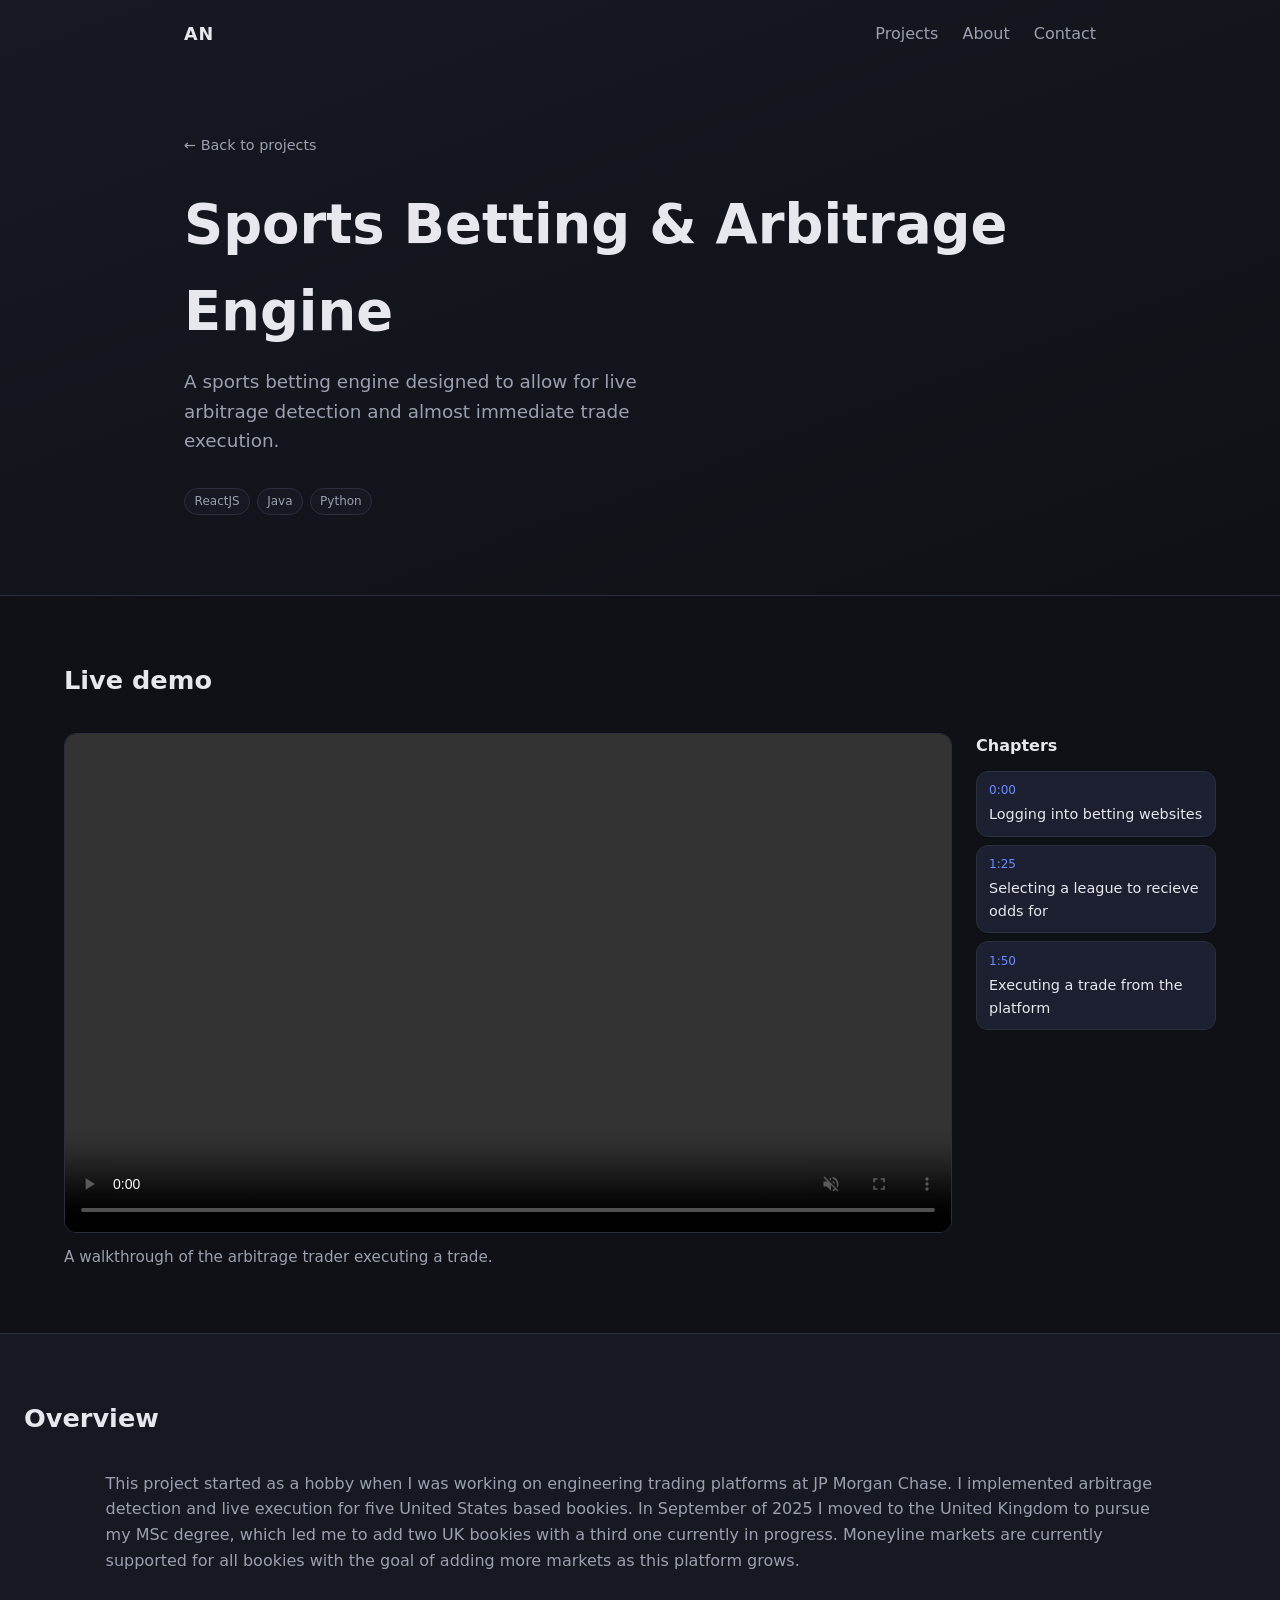
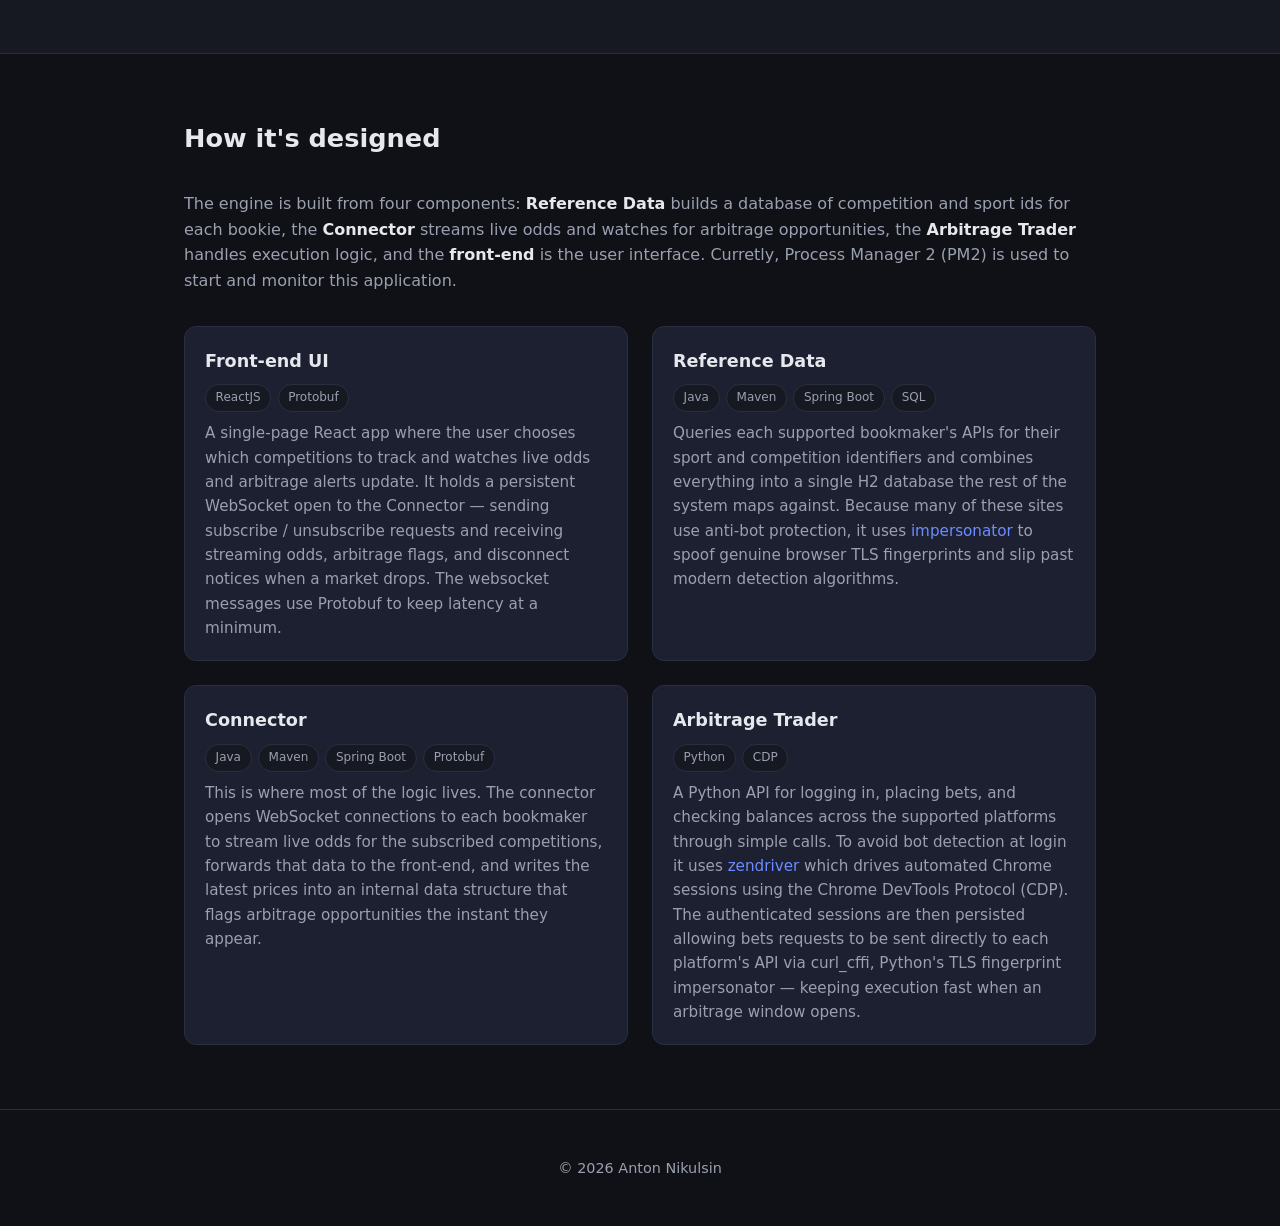
==== arbitrage-engine.html @ c3b73da5 "Adding first project" ====
<!DOCTYPE html>
<html lang="en">
<head>
  <meta charset="UTF-8" />
  <meta name="viewport" content="width=device-width, initial-scale=1.0" />
  <title>Sports Betting &amp; Arbitrage Engine — Anton Nikulsin</title>
  <meta name="description" content="Live demo and design overview of the sports betting and arbitrage engine." />
  <link rel="stylesheet" href="style.css" />
</head>
<body>
  <!-- ===== Header / Hero ===== -->
  <header class="hero">
    <nav class="nav">
      <a href="index.html" class="nav__brand">AN</a>
      <ul class="nav__links">
        <li><a href="index.html#projects">Projects</a></li>
        <li><a href="index.html#about">About</a></li>
        <li><a href="index.html#contact">Contact</a></li>
      </ul>
    </nav>
    <div class="hero__content">
      <a href="index.html#projects" class="back-link">&larr; Back to projects</a>
      <h1 class="hero__title">Sports Betting &amp; Arbitrage Engine</h1>
      <p class="hero__subtitle">
        A sports betting engine designed to allow for live arbitrage detection and almost immediate trade execution.
      </p>
      <ul class="card__tags">
        <li>ReactJS</li>
        <li>Java</li>
        <li>Python</li>
      </ul>
    </div>
  </header>

  <main>
    <!-- ===== Demo video ===== -->
    <section class="section section--wide">
      <h2 class="section__title">Live demo</h2>
      <div class="demo">
        <div class="demo__player">
          <video
            id="demoVideo"
            class="demo__video"
            src="assets/ArbitrageTraderDemo.mp4"
            controls
            muted
            loop
            playsinline
            preload="metadata"
            aria-label="Demo video of the arbitrage trader in action"
          ></video>
          <p class="demo__caption">
            <!-- TODO: Add a short caption describing what the demo shows. -->
            A walkthrough of the arbitrage trader executing a trade.
          </p>
        </div>

        <!-- Chapters: edit data-time ("m:ss") and the label for each.
             Add or remove <li> items to match your video. -->
        <aside class="chapters" aria-label="Video chapters">
          <h3 class="chapters__title">Chapters</h3>
          <ol class="chapters__list">
            <li>
              <button class="chapter" type="button" data-time="0:00">
                <span class="chapter__time">0:00</span>
                <span class="chapter__label">Logging into betting websites</span>
              </button>
            </li>
            <li>
              <button class="chapter" type="button" data-time="1:25">
                <span class="chapter__time">1:25</span>
                <span class="chapter__label">Selecting a league to recieve odds for</span>
              </button>
            </li>
            <li>
              <button class="chapter" type="button" data-time="1:50">
                <span class="chapter__time">1:50</span>
                <span class="chapter__label">Executing a trade from the platform</span>
              </button>
            </li>
          </ol>
        </aside>
      </div>
    </section>

    <!-- ===== Overview ===== -->
    <section class="section section--alt">
      <h2 class="section__title">Overview</h2>
      <p class="about__text">
        <!-- TODO: Write a 2–3 sentence summary of the project: the problem it
             solves, who it's for, and what makes it interesting. -->
        This project started as a hobby when I was working on engineering trading platforms at JP Morgan Chase. 
        I implemented arbitrage detection and live execution for five United States based bookies. In September of 2025 I moved to the United Kingdom to pursue my MSc degree, which
        led me to add two UK bookies with a third one currently in progress. Moneyline markets are currently supported for all bookies with the goal of adding more markets as this platform grows.
      </p>
    </section>

    <!-- ===== How it's designed ===== -->
    <section class="section">
      <h2 class="section__title">How it's designed</h2>
      <p class="design-intro">
        The engine is built from four components: <strong>Reference Data</strong>
        builds a database of competition and sport ids for each bookie, the <strong>Connector</strong> streams live
        odds and watches for arbitrage opportunities, the <strong>Arbitrage Trader</strong> handles execution logic, 
        and the <strong>front-end</strong> is the user interface. Curretly, Process Manager 2 (PM2) is used to start
        and monitor this application.
      </p>
      <div class="design-grid">
        <article class="design-card">
          <h3 class="design-card__title">Front-end UI</h3>
          <ul class="card__tags"><li>ReactJS</li><li>Protobuf</li></ul>
          <p class="design-card__desc">
            A single-page React app where the user chooses which competitions to track and
            watches live odds and arbitrage alerts update. It holds a persistent
            WebSocket open to the Connector — sending subscribe / unsubscribe requests and
            receiving streaming odds, arbitrage flags, and disconnect notices when a market drops. 
            The websocket messages use Protobuf to keep latency at a minimum.
          </p>
        </article>

        <article class="design-card">
          <h3 class="design-card__title">Reference Data</h3>
          <ul class="card__tags"><li>Java</li><li>Maven</li><li>Spring Boot</li><li>SQL</li></ul>
          <p class="design-card__desc">
            Queries each supported bookmaker's APIs for their sport and competition identifiers
            and combines everything into a single H2 database the rest of the system maps
            against. Because many of these sites use anti-bot protection, it uses
            <a href="https://github.com/zhkl0228/impersonator" target="_blank" rel="noopener">impersonator</a>
            to spoof genuine browser TLS fingerprints and slip past modern detection algorithms.
          </p>
        </article>

        <article class="design-card">
          <h3 class="design-card__title">Connector</h3>
          <ul class="card__tags"><li>Java</li><li>Maven</li><li>Spring Boot</li><li>Protobuf</li></ul>
          <p class="design-card__desc">
            This is where most of the logic lives. The connector opens WebSocket
            connections to each bookmaker to stream live odds for the subscribed competitions,
            forwards that data to the front-end, and writes the latest prices into an
            internal data structure that flags arbitrage opportunities the instant they
            appear.
          </p>
        </article>

        <article class="design-card">
          <h3 class="design-card__title">Arbitrage Trader</h3>
          <ul class="card__tags"><li>Python</li><li>CDP</li></ul>
          <p class="design-card__desc">
            A Python API for logging in, placing bets, and checking balances across the
            supported platforms through simple calls. To avoid bot detection at login it uses 
            <a href="https://github.com/cdpdriver/zendriver" target="_blank" rel="noopener">zendriver</a> which
            drives automated Chrome sessions using the Chrome DevTools Protocol (CDP).
            The authenticated sessions are then persisted allowing bets requests to be sent directly to each 
            platform's API via curl_cffi, Python's TLS fingerprint impersonator — keeping execution fast when an arbitrage window opens.
          </p>
        </article>
      </div>
    </section>
  </main>

  <footer class="footer">
    <p>&copy; <span id="year"></span> Anton Nikulsin</p>
  </footer>

  <script>
    // Auto-update the footer year
    document.getElementById("year").textContent = new Date().getFullYear();

    // ===== Video chapters: click a chapter to seek the video =====
    (function () {
      const video = document.getElementById("demoVideo");
      const chapters = Array.from(document.querySelectorAll(".chapter"));
      if (!video || !chapters.length) return;

      // Parse "90", "1:30" or "1:02:03" into seconds.
      const toSeconds = (t) =>
        String(t)
          .split(":")
          .map(Number)
          .reduce((acc, part) => acc * 60 + part, 0);

      chapters.forEach((btn) => {
        btn.addEventListener("click", () => {
          video.currentTime = toSeconds(btn.dataset.time);
          video.play();
        });
      });

      // Highlight the chapter matching the current playback position.
      video.addEventListener("timeupdate", () => {
        let active = null;
        for (const btn of chapters) {
          if (video.currentTime + 0.25 >= toSeconds(btn.dataset.time)) active = btn;
        }
        chapters.forEach((btn) =>
          btn.classList.toggle("chapter--active", btn === active)
        );
      });
    })();
  </script>
</body>
</html>
---- style.css ----
/* ===== Design tokens ===== */
:root {
  --bg: #0f1116;
  --bg-alt: #161922;
  --surface: #1c2030;
  --text: #e6e8ee;
  --muted: #9aa0b0;
  --accent: #6c8cff;
  --border: #2a2f40;
  --radius: 12px;
  --maxw: 960px;
  --font: system-ui, -apple-system, "Segoe UI", Roboto, Helvetica, Arial, sans-serif;
}

/* ===== Base ===== */
* { box-sizing: border-box; }

body {
  margin: 0;
  font-family: var(--font);
  color: var(--text);
  background: var(--bg);
  line-height: 1.6;
}

a { color: var(--accent); text-decoration: none; }
a:hover { text-decoration: underline; }

/* ===== Nav / Hero ===== */
.hero {
  background: linear-gradient(160deg, var(--bg-alt), var(--bg));
  border-bottom: 1px solid var(--border);
}

.nav {
  max-width: var(--maxw);
  margin: 0 auto;
  padding: 1.25rem 1.5rem;
  display: flex;
  align-items: center;
  justify-content: space-between;
}

.nav__brand {
  font-weight: 700;
  font-size: 1.1rem;
  letter-spacing: 0.05em;
  color: var(--text);
}

.nav__links {
  display: flex;
  gap: 1.5rem;
  list-style: none;
  margin: 0;
  padding: 0;
}

.nav__links a { color: var(--muted); }
.nav__links a:hover { color: var(--text); text-decoration: none; }

.hero__content {
  max-width: var(--maxw);
  margin: 0 auto;
  padding: 4rem 1.5rem 5rem;
}

.hero__title {
  font-size: clamp(2.2rem, 5vw, 3.4rem);
  margin: 0 0 0.75rem;
}

.hero__subtitle {
  font-size: 1.15rem;
  color: var(--muted);
  max-width: 40ch;
  margin: 0 0 2rem;
}

.btn {
  display: inline-block;
  background: var(--accent);
  color: #0f1116;
  font-weight: 600;
  padding: 0.7rem 1.4rem;
  border-radius: var(--radius);
}
.btn:hover { text-decoration: none; filter: brightness(1.08); }

/* ===== Sections ===== */
.section {
  max-width: var(--maxw);
  margin: 0 auto;
  padding: 4rem 1.5rem;
}

.section--alt {
  background: var(--bg-alt);
  max-width: none;
  border-top: 1px solid var(--border);
  border-bottom: 1px solid var(--border);
}
.section--alt > * { max-width: var(--maxw); margin-left: auto; margin-right: auto; }

.section--wide { max-width: 1200px; }

.section__title {
  font-size: 1.6rem;
  margin: 0 0 2rem;
}

/* ===== Project cards ===== */
.projects {
  display: grid;
  grid-template-columns: repeat(auto-fill, minmax(260px, 1fr));
  gap: 1.5rem;
}

.card {
  position: relative;
  cursor: pointer;
  background: var(--surface);
  border: 1px solid var(--border);
  border-radius: var(--radius);
  overflow: hidden;
  display: flex;
  flex-direction: column;
  transition: transform 0.15s ease, border-color 0.15s ease;
}
.card:hover { transform: translateY(-4px); border-color: var(--accent); }
.card:hover .card__title { color: var(--accent); }

/* Whole card is clickable: the title link is stretched over the card. */
.card__link { color: inherit; text-decoration: none; }
.card__link::after { content: ""; position: absolute; inset: 0; }
.card__link:hover { text-decoration: none; }

.card__thumb {
  aspect-ratio: 16 / 9;
  background: linear-gradient(135deg, #2a3150, #3a2f55);
}

.card__thumb--logo { background: #000; }

.card__thumb-img {
  width: 100%;
  height: 100%;
  object-fit: contain;
  display: block;
}

/* ===== Project detail page ===== */
.back-link {
  display: inline-block;
  color: var(--muted);
  font-size: 0.9rem;
  margin-bottom: 1.5rem;
}
.back-link:hover { color: var(--text); text-decoration: none; }

.demo {
  display: grid;
  grid-template-columns: 1fr;
  gap: 1.5rem;
  align-items: start;
}
@media (min-width: 720px) {
  .demo { grid-template-columns: minmax(0, 1fr) 240px; }
}

.demo__player { display: flex; flex-direction: column; gap: 0.75rem; }

.demo__video {
  width: 100%;
  aspect-ratio: 16 / 9;
  background: #000;
  border: 1px solid var(--border);
  border-radius: var(--radius);
  display: block;
}

.demo__caption {
  margin: 0;
  color: var(--muted);
  font-size: 0.95rem;
}

/* ===== Video chapters ===== */
.chapters__title { margin: 0 0 0.75rem; font-size: 1rem; }

.chapters__list {
  list-style: none;
  margin: 0;
  padding: 0;
  display: flex;
  flex-direction: column;
  gap: 0.5rem;
}

.chapter {
  width: 100%;
  font: inherit;
  text-align: left;
  cursor: pointer;
  display: flex;
  flex-direction: column;
  gap: 0.15rem;
  background: var(--surface);
  border: 1px solid var(--border);
  border-radius: var(--radius);
  padding: 0.6rem 0.75rem;
  transition: border-color 0.15s ease, background 0.15s ease;
}
.chapter:hover { border-color: var(--accent); }
.chapter--active { border-color: var(--accent); background: var(--bg-alt); }

.chapter__time {
  font-size: 0.75rem;
  color: var(--accent);
  font-variant-numeric: tabular-nums;
}
.chapter__label { font-size: 0.9rem; color: var(--text); }

.design-intro { color: var(--muted); max-width: 105ch; margin: 0 0 2rem; }
.design-intro strong { color: var(--text); font-weight: 600; }

.design-grid {
  display: grid;
  grid-template-columns: 1fr;
  gap: 1.5rem;
}
@media (min-width: 720px) {
  .design-grid { grid-template-columns: 1fr 1fr; }
}

.design-card {
  background: var(--surface);
  border: 1px solid var(--border);
  border-radius: var(--radius);
  padding: 1.25rem;
  display: flex;
  flex-direction: column;
  gap: 0.6rem;
}

.design-card__title { margin: 0; font-size: 1.1rem; }
.design-card__desc { margin: 0; color: var(--muted); font-size: 0.95rem; }

.card__body { padding: 1.25rem; display: flex; flex-direction: column; gap: 0.75rem; }
.card__title { margin: 0; font-size: 1.2rem; }
.card__desc { margin: 0; color: var(--muted); font-size: 0.95rem; }

.card__tags {
  list-style: none;
  margin: 0;
  padding: 0;
  display: flex;
  flex-wrap: wrap;
  gap: 0.4rem;
}
.card__tags li {
  font-size: 0.75rem;
  background: var(--bg-alt);
  border: 1px solid var(--border);
  color: var(--muted);
  padding: 0.2rem 0.6rem;
  border-radius: 999px;
}

.card__links { display: flex; gap: 1rem; margin-top: auto; padding-top: 0.5rem; }

/* ===== About / Contact ===== */
.about__text, .contact__text { color: var(--muted); max-width: 105ch; }
.contact__links { display: flex; gap: 1.5rem; margin-top: 1rem; }

/* ===== Footer ===== */
.footer {
  border-top: 1px solid var(--border);
  text-align: center;
  padding: 2rem 1.5rem;
  color: var(--muted);
  font-size: 0.9rem;
}
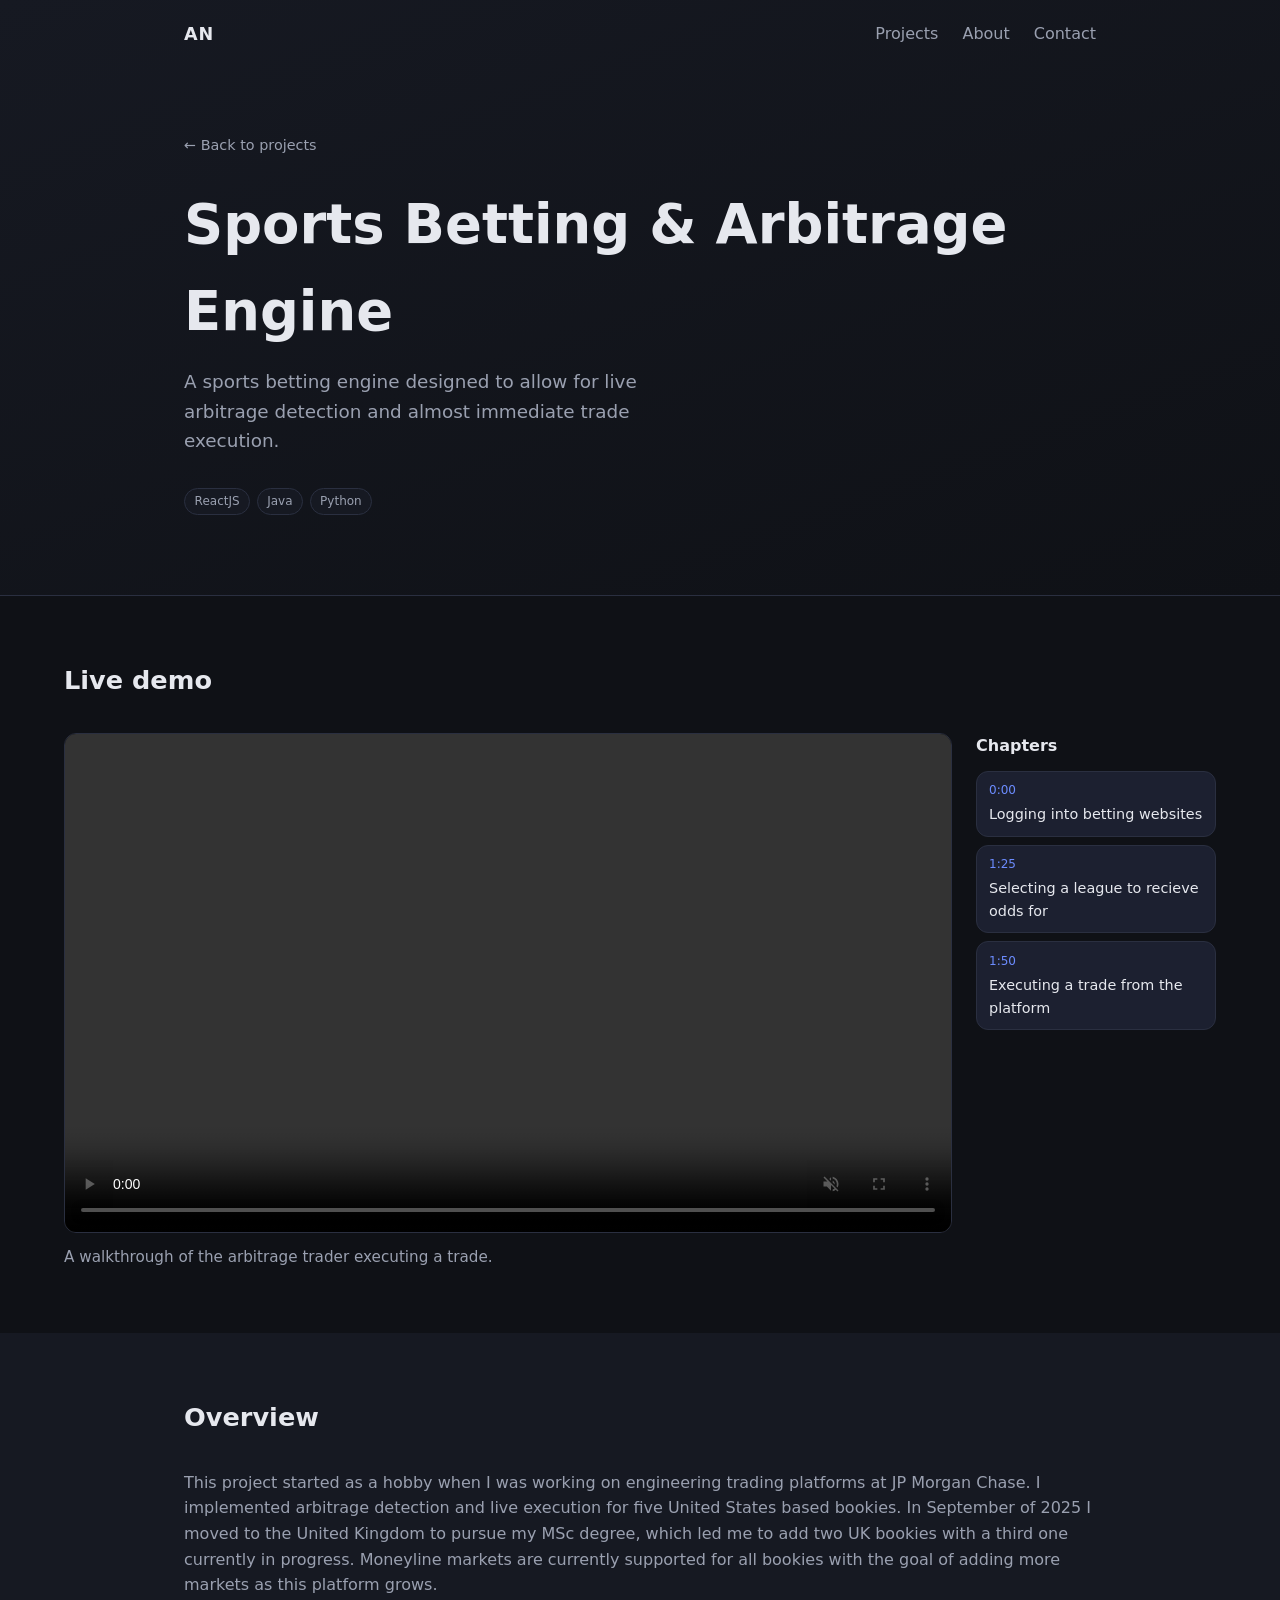
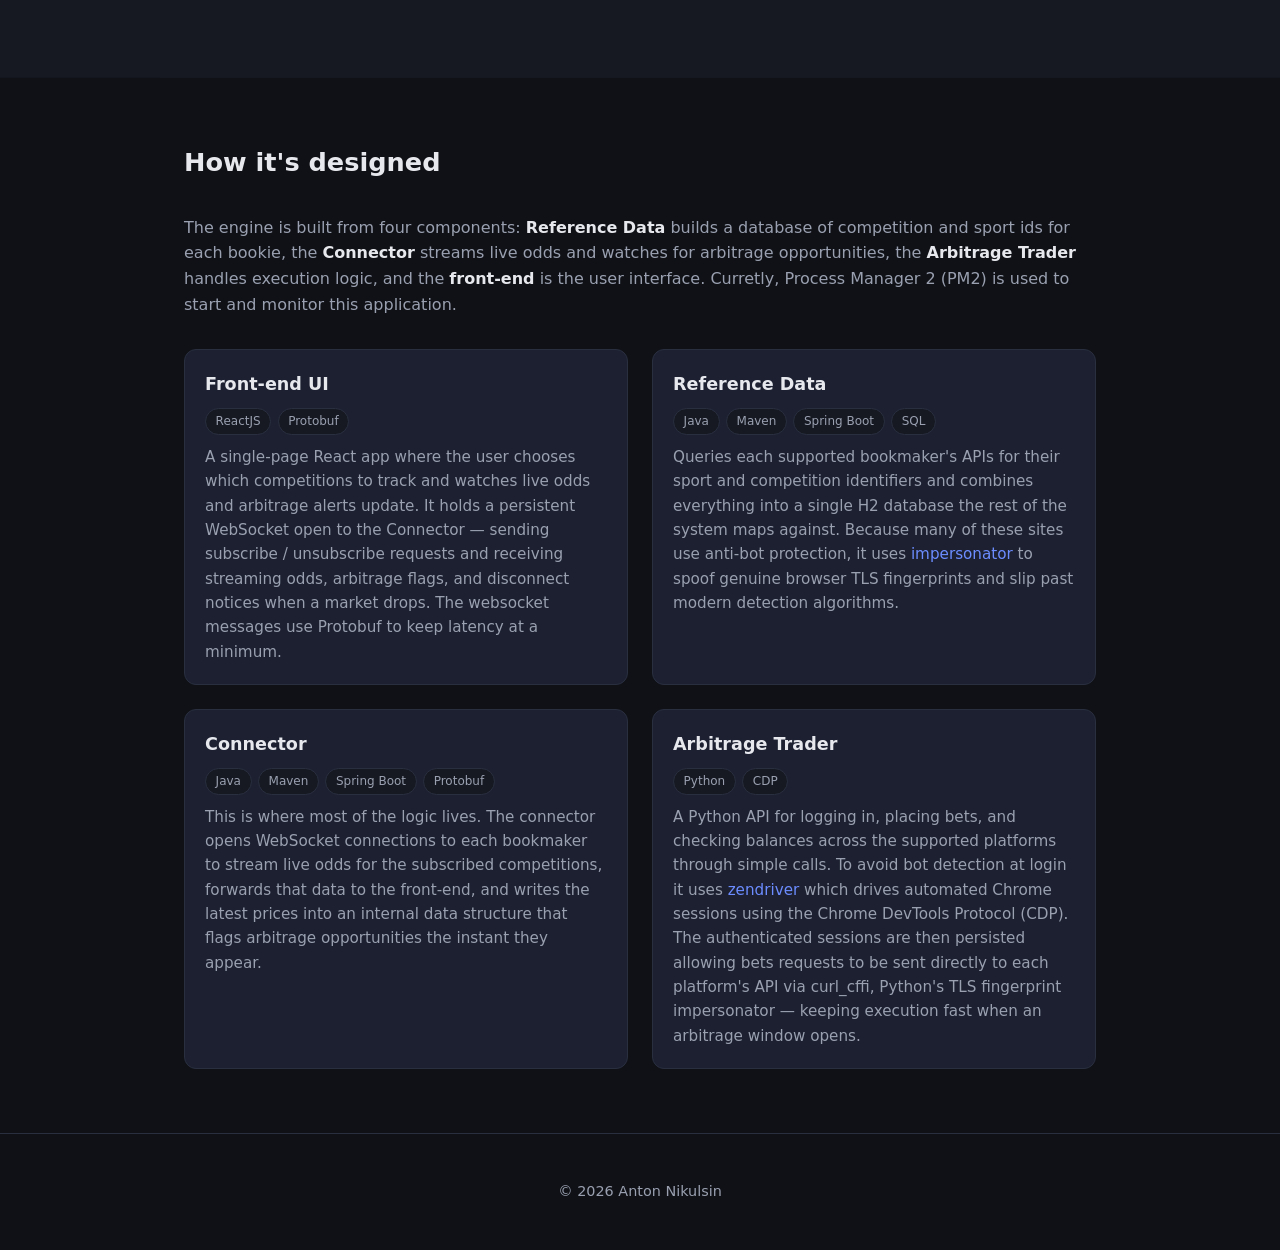
==== commit dcf751ee: "New project added" ====
--- a/arbitrage-engine.html
+++ b/arbitrage-engine.html
@@ -84,7 +84,7 @@
     </section>
 
     <!-- ===== Overview ===== -->
-    <section class="section section--alt">
+    <section class="section section--band">
       <h2 class="section__title">Overview</h2>
       <p class="about__text">
         <!-- TODO: Write a 2–3 sentence summary of the project: the problem it
--- a/style.css
+++ b/style.css
@@ -104,10 +104,25 @@
 
 .section--wide { max-width: 1200px; }
 
+/* Full-width shaded band behind a section that keeps its centred content column,
+   so headings stay aligned with the text below them. */
+.section--band {
+  background: var(--bg-alt);
+  box-shadow: 0 0 0 100vmax var(--bg-alt);
+  clip-path: inset(0 -100vmax);
+}
+
 .section__title {
   font-size: 1.6rem;
   margin: 0 0 2rem;
 }
+
+/* Left edge matches the centred demo video (.demo--solo .demo__player). */
+.section__title--demo { max-width: 900px; margin-inline: auto; }
+
+/* In the full-width alt section each child is centred independently, so match the
+   heading's column width to the paragraph's (.about__text) so their left edges line up. */
+.section--alt .section__title { max-width: 105ch; }
 
 /* ===== Project cards ===== */
 .projects {
@@ -142,6 +157,8 @@
 
 .card__thumb--logo { background: #000; }
 
+.card__thumb--logo-light { background: #fff; }
+
 .card__thumb-img {
   width: 100%;
   height: 100%;
@@ -168,6 +185,10 @@
   .demo { grid-template-columns: minmax(0, 1fr) 240px; }
 }
 
+/* Demo shown without a chapters sidebar: single, centred column. */
+.demo--solo { grid-template-columns: 1fr; }
+.demo--solo .demo__player { width: 100%; max-width: 900px; margin-inline: auto; }
+
 .demo__player { display: flex; flex-direction: column; gap: 0.75rem; }
 
 .demo__video {
@@ -281,3 +302,100 @@
   color: var(--muted);
   font-size: 0.9rem;
 }
+
+/* ===== System flow diagram ===== */
+.flow { margin: 0 0 2.5rem; }
+.flow:last-child { margin-bottom: 0; }
+
+.flow__label {
+  margin: 0 0 0.9rem;
+  font-size: 0.8rem;
+  letter-spacing: 0.08em;
+  text-transform: uppercase;
+  color: var(--accent);
+}
+
+.flow__steps {
+  list-style: none;
+  margin: 0;
+  padding: 0;
+  display: flex;
+  flex-direction: column;
+  gap: 0.5rem;
+}
+@media (min-width: 760px) {
+  .flow__steps { flex-direction: row; align-items: stretch; }
+}
+
+.flow-step {
+  flex: 1 1 0;
+  min-width: 0;
+  background: var(--surface);
+  border: 1px solid var(--border);
+  border-radius: var(--radius);
+  padding: 0.85rem 1rem;
+  display: flex;
+  flex-direction: column;
+  gap: 0.3rem;
+}
+
+.flow-step__name { font-weight: 600; font-size: 0.95rem; }
+.flow-step__desc { color: var(--muted); font-size: 0.82rem; line-height: 1.45; }
+.flow-step__tech {
+  margin-top: auto;
+  align-self: flex-start;
+  font-size: 0.66rem;
+  text-transform: uppercase;
+  letter-spacing: 0.05em;
+  color: var(--accent);
+  background: var(--bg-alt);
+  border: 1px solid var(--border);
+  border-radius: 999px;
+  padding: 0.12rem 0.55rem;
+}
+
+.flow-step--planned { border-style: dashed; background: transparent; }
+.flow-step--planned .flow-step__name::after {
+  content: "Planned";
+  margin-left: 0.5rem;
+  font-size: 0.6rem;
+  font-weight: 600;
+  text-transform: uppercase;
+  letter-spacing: 0.05em;
+  color: var(--muted);
+  border: 1px solid var(--border);
+  border-radius: 999px;
+  padding: 0.05rem 0.45rem;
+  vertical-align: middle;
+}
+
+.flow-arrow {
+  flex: 0 0 auto;
+  align-self: center;
+  color: var(--accent);
+  font-size: 1.3rem;
+  line-height: 1;
+  transform: rotate(90deg);
+}
+@media (min-width: 760px) {
+  .flow-arrow { transform: none; }
+}
+
+/* ===== Roadmap ===== */
+.roadmap {
+  list-style: none;
+  margin: 0;
+  padding: 0;
+  display: flex;
+  flex-direction: column;
+  gap: 1rem;
+}
+.roadmap__item {
+  background: var(--surface);
+  border: 1px solid var(--border);
+  border-left: 3px solid var(--accent);
+  border-radius: var(--radius);
+  padding: 1rem 1.25rem;
+}
+.roadmap__item h3 { margin: 0 0 0.3rem; font-size: 1rem; }
+.roadmap__item p { margin: 0; color: var(--muted); font-size: 0.92rem; }
